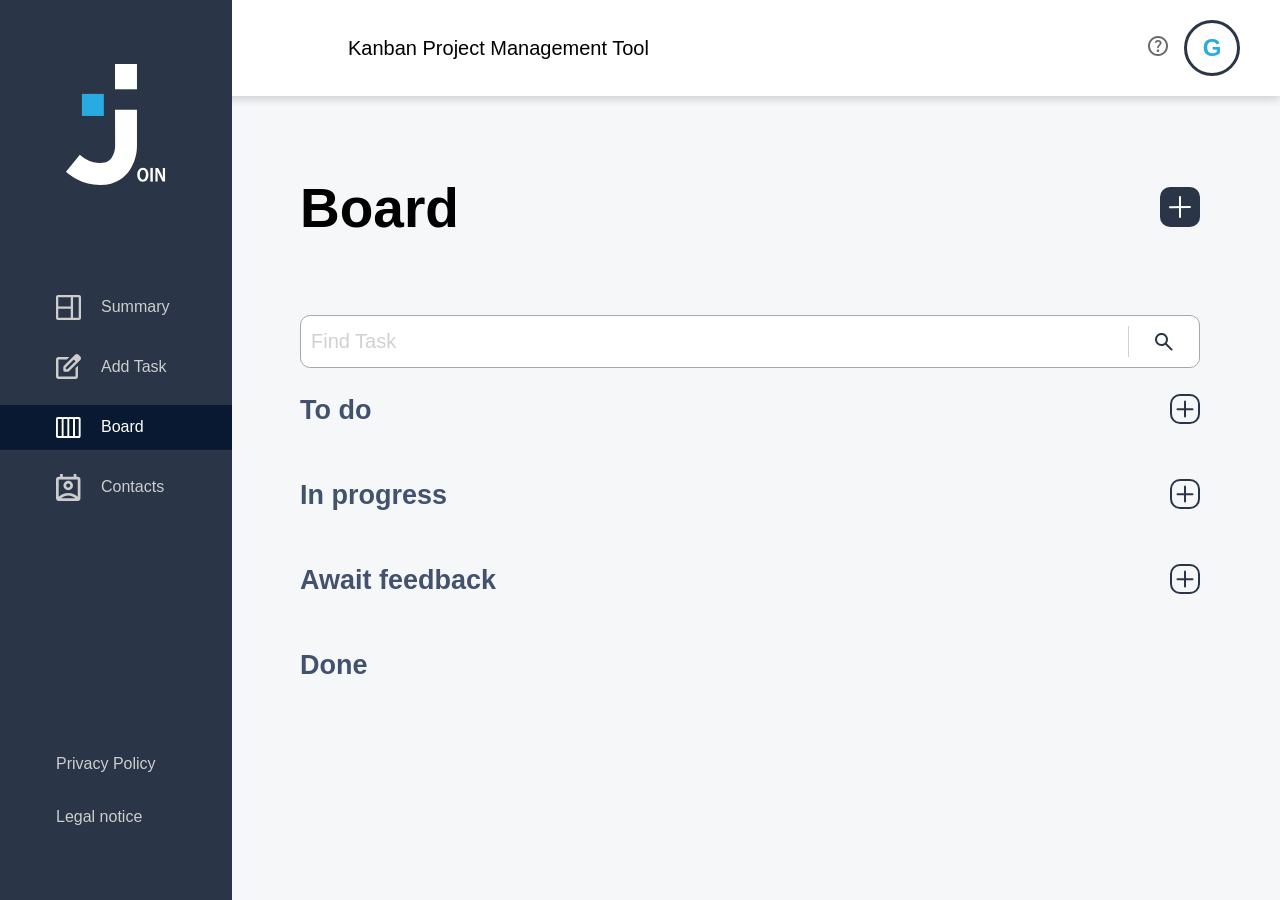
==== board.html @ d18baa44 "feat: legals and privacy have backgroundcolor in menu if it is the current page. wrong link in subme" ====
<!doctype html>
<html lang="com">

<head>
  <meta charset="UTF-8" />
  <meta name="viewport" content="width=device-width, initial-scale=1.0" />
  <link rel="shortcut icon" href="./assets/img/Capa 1.svg" type="image/x-icon" />
  <script src="./scripts/board.js"></script>
  <script src="./scripts/task.js"></script>
  <script src="./scripts/tasktemplate.js"></script>
  <script src="./scripts/contacts-data.js"></script>
  <script src="./scripts/contacts-templates.js"></script>
  <script src="./scripts/contacts.js"></script>
  <script src="./scripts/auth.js"></script>
  <link rel="stylesheet" href="./css/task.css" />
  <link rel="stylesheet" href="./css/board.css" />
  <link rel="stylesheet" href="./css/style.css" />
  <title>Join - Board</title>
</head>

<body onclick="
      submenuClose();
      addTaskClose();
      taskClose();
    " onload="setMinDate(); updateHTML(); loadContacts();" id="body">
  <header>
    <nav>
      <h2>Kanban Project Management Tool</h2>
      <div>
        <a href="./pages/help.html"><img src="./assets/img/help.svg" alt="help" /></a><button id="userInitials" onclick="
              submenuOpen();
              logDownWBubblingProtection(event);
            ">
          G
        </button>
      </div>
    </nav>
    <dialog onload="logDownWBubblingProtection(event)" id="submenu" class="submenu">
      <a class="help-submenu" href="./pages/help.html">Help</a>
      <a href="./pages/legals.html">Legal Notice</a>
      <a href="./pages/privacy.html">Privacy Policy</a>
      <a href="./index.html" onclick="logoutUser()">Log out</a>
    </dialog>
  </header>
  <main>
    <div class="menu">
      <img src="./assets/img/Join logo vector.svg" alt="join logo" />
      <nav>
        <ul>
          <a class="menu-top" href="./summary.html"><img src="./assets/img/Vector.svg" alt="vector.svg" />Summary</a>
          <a class="menu-top" href="./task.html"><img src="./assets/img/edit_square.svg" alt="edit square png" />Add
            Task</a>
          <a class="current-page" href=""><img src="./assets/img/Iconshover.svg" alt="board icon" />Board</a>
          <a class="menu-top" href="./contacts.html"><img src="./assets/img/perm_contact_calendar.svg"
              alt="perm contact calendar.svg" />Contacts</a>
        </ul>

        <ul>
          <a class="menu-bottom" href="./pages/privacy.html">Privacy Policy</a>
          <a class="menu-bottom" href="./pages/legals.html">Legal notice</a>
        </ul>
      </nav>
    </div>

    <section>
      <div class="title">
        <h1>Board <a href="./task.html" class="add-task-mobile"><img src="./assets/img/plus add task mobile.svg"
              alt="add-task.button"></a></h1>

        <span>
          <div class="searchbar">
            <input type="search" id="search-bar" placeholder="Find Task" oninput="searchTasks()" />
            <div></div>
            <button class="search-btn">
              <img src="./assets/img/search.svg" alt="search svg" />
            </button>
          </div>

          <button class="add-task-btn" onclick="
                addtaskOpen();
                logDownWBubblingProtection(event);
              ">
            Add task <img src="./assets/img/add.svg" alt="add svg" />
          </button>
        </span>
      </div>
      <article>
        <figure>
          <div class="category">
            <h3>To do</h3>
            <button onclick="
                  addtaskOpen();
                  logDownWBubblingProtection(event);
                ">
              <img src="./assets/img/plus button.svg" alt="add svg" />
            </button>
            <a href="./task.html" class="plus-button-mobile">
              <img src="./assets/img/plus button mobile.svg" alt="plus-button">
            </a>
          </div>
          <div id="to-do" class="task-cards" ondrop="moveTo('To do'); removeHighlight('to-do');"
            ondragleave="removeHighlight('to-do')" ondragover="allowDrop(event); highlight('to-do')">
          </div>


        </figure>

        <figure onclick="
              logDownWBubblingProtection(event);
            ">
          <div class="category">
            <h3>In progress</h3>
            <button onclick="
                  addtaskOpen();
                  logDownWBubblingProtection(event);
                ">
              <img src="./assets/img/plus button.svg" alt="add svg" />
            </button>
            <a href="./task.html" class="plus-button-mobile">
              <img src="./assets/img/plus button mobile.svg" alt="plus-button">
            </a>
          </div>
          <div id="in-progress" class="task-cards" ondrop="moveTo('In progress'); removeHighlight('in-progress');"
            ondragleave="removeHighlight('in-progress')" ondragover="allowDrop(event); highlight('in-progress');">
          </div>
        </figure>

        <figure>
          <div class="category">
            <h3>Await feedback</h3>
            <button onclick="
                  addtaskOpen();
                  logDownWBubblingProtection(event);
                ">
              <img src="./assets/img/plus button.svg" alt="add svg" />
            </button>
            <a href="./task.html" class="plus-button-mobile">
              <img src="./assets/img/plus button mobile.svg" alt="plus-button">
            </a>
          </div>
          <div id="await-feedback" class="task-cards"
            ondrop="moveTo('Await feedback'); removeHighlight('await-feedback');"
            ondragleave="removeHighlight('await-feedback')" ondragover="allowDrop(event); highlight('await-feedback');">
          </div>
        </figure>

        <figure>
          <div class="category">
            <h3>Done</h3>
          </div>
          <div id="done" class="task-cards" ondrop="moveTo('Done'); removeHighlight('done');"
            ondragleave="removeHighlight('done')" ondragover="allowDrop(event); highlight('done');">
          </div>
        </figure>
      </article>
      <dialog onload="logDownWBubblingProtection(event)" id="add-task" class="add-task">
        <form onsubmit="addToTasks(event)" onclick="logDownWBubblingProtection(event)" id="task-form" novalidate>
          <div class="add-task-content">
            <h1>Add Task <button onclick="addTaskClose()" type="button">
                <img src="./assets/img/cancel.svg" alt="cancel" />
              </button></h1>

            <div>
              <div class="formular">
                <div class="form-area">
                  <div class="form-area-fields">
                    <label for="title">Title<span style="color: rgba(255, 129, 144, 1)">*</span></label>
                    <input id="title" type="text" placeholder="Enter a title" />
                    <div class="validation-message" id="validation-message"></div>
                  </div>

                  <div class="form-area-fields">
                    <label for="description">Description</label>
                    <div class="custom-textarea">
                      <textarea oninput="limitTextarea(this);" id="description" name="description"
                        placeholder="Enter a Description"></textarea>
                      <img src="./assets/img/Recurso.svg" alt="Recurso" class="resize-handle"
                        onmousedown="startResize(event, 'description')" draggable="false">
                    </div>
                  </div>

                  <div class="form-area-fields">
                    <label for="due-date">Due date<span style="color: rgba(255, 129, 144, 1)">*</span></label>
                    <div id="date-input" class="date-input" onclick="document.getElementById('due-date').showPicker()">
                      <input type="date" id="due-date" name="due-date" required />
                      <img src="./assets/img/event.svg" alt="calender">
                    </div>
                    <div class="validation-message" id="validation-message"></div>
                  </div>
                </div>

                <div class="form-line"></div>

                <div class="form-area">
                  <div class="form-area-fields">
                    <label>Priority</label>
                    <div class="priority">
                      <input class="radio__input" type="radio" id="urgent" name="priority" value="urgent" />
                      <label class="radio__label-urgent" for="urgent">Urgent <img src="./assets/img/urgent.svg"
                          alt="urgent" /></label>

                      <input class="radio__input" type="radio" id="medium" name="priority" value="medium" />
                      <label class="radio__label-medium" for="medium">Medium <img src="./assets/img/medium.svg"
                          alt="medium" /></label>

                      <input class="radio__input" type="radio" id="low" name="priority" value="low" />
                      <label class="radio__label-low" for="low">Low <img src="./assets/img/low.svg" alt="low" /></label>
                    </div>
                  </div>

                  <div class="form-area-fields">
                    <label for="contacts">Assigned to</label>
                    <div class="assigned-to">
                      <div class="custom-selectbox" onclick="toggleContactList()">
                        <input type="search" id="contacts" name="contacts" placeholder="Select contacts to assign"
                          oninput="searchContacts();" />
                        <div id="contacts-arrow" class="arrow">
                          <img src="./assets/img/arrow_drop_down.svg" alt="arrow_drop_down" />
                        </div>
                      </div>

                      <div class="contact-list display-none" id="contact-list"></div>
                    </div>
                    <div id="contact-line" class="contact-line"></div>
                  </div>

                  <div class="form-area-fields">
                    <label>Category<span style="color: rgba(255, 129, 144, 1)">*</span></label>

                    <div class="custom-select">
                      <div class="custom-selectbox" style="padding-left: 15px" onclick="toggleCategoryOptions()"
                        id="custom-category-input">
                        <input type="text" name="category" id="category-input" placeholder="Select task category"
                          class="category-input">
                        <div class="arrow" id="category-arrow">
                          <img src="./assets/img/arrow_drop_down.svg" alt="arrow_drop_down" />
                        </div>
                      </div>
                      <div class="validation-message" id="validation-message"></div>
                      <div class="category-options display-none" id="category-options">
                        <div onclick="selectCategory('Technical Task')">Technical Task</div>
                        <div onclick="selectCategory('User Story')">User Story</div>
                      </div>

                    </div>
                  </div>

                  <div class="form-area-fields">
                    <label for="subtask">Subtasks</label>
                    <div class="subtask-input-container">
                      <input id="subtask" type="text" placeholder="Add new subtask" />

                      <div class="subtask-actions">
                        <button onclick="clearSubtask()" type="button"><img src="./assets/img/cancel.svg"
                            alt="close"></button>
                        <div class="line"></div>
                        <button onclick="addSubtask()" type="button"><img src="./assets/img/checkblue.svg"
                            alt="check"></button>
                      </div>
                    </div>

                    <ul class="subtask-interaction" id="subtask-interaction"></ul>

                  </div>
                </div>
              </div>

              <div class="form-footer">
                <div>
                  <span style="color: rgba(255, 129, 144, 1); font-size: 20px">*</span>This field is required
                </div>

                <div>
                  <button onclick="addTaskClose();" class="cancel" type="button">
                    Cancel<img class="button-icon" src="./assets/img/cancel.svg" alt="cancel" /><img
                      class="button-icon-hover" src="./assets/img/cancelhover.svg" alt="cancelhover" />
                  </button>
                  <button class="create-task" type="submit">
                    <input id="create-task" value="Create Task" type="submit" /><img src="./assets/img/check.svg"
                      alt="check" />
                  </button>
                </div>
              </div>
            </div>
          </div>
        </form>
        </div>
      </dialog>




      <dialog class="task" onload="logDownWBubblingProtection(event)" id="task">

      </dialog>
    </section>
    <dialog id="success-dialog" class="success-dialog">Task added to board <img src="./assets/img/Iconshover.svg"
        alt="success"></dialog>
  </main>
</body>

</html>
---- css/task.css ----
.add-task {
    padding: 0;
    border: none;
}

.add-task[open] {
    display: flex;
    border-radius: 60px;
}

.add-task-content h1 {
    margin: 0;
    display: flex;
    justify-content: space-between;
}

.no-padding {
    padding: 0 !important;
    padding-top: 40px !important;
}

.add-task-content h1 button {
    background: none;
    padding: 0;
    margin: 0;
    padding-block: 0;
    padding-inline: 0;
    border: none;
    cursor: pointer;
    display: flex;
    justify-content: center;
    align-items: center;
    width: 32px;
    height: 32px;
    border-radius: 50%;
}

.add-task-content h1 button:hover {
    background-color: rgba(238, 238, 238, 1);
}

.add-task-content h1 img {
    width: 15px;
    align-self: center;
    justify-self: center;
}

.add-task-content {
    padding: 60px;
    display: flex;
    gap: 40px;
    flex-direction: column;
}

.formular {
    display: flex;
    justify-content: space-between;
    gap: 40px;
    height: 550px;
}

.form-width {
    max-width: 1000px;
}

.form-area {
    width: 440px;
    display: flex;
    flex-direction: column;
    gap: 24px;
}

.form-line {
    width: 1px;
    height: 440px;
    background-color: rgba(209, 209, 209, 1);
}

.form-area-fields {
    display: flex;
    flex-direction: column;
}

.form-area-fields label {
    font-size: 20px;
    color: rgba(42, 54, 71, 1);
    margin-bottom: 10px;
}

.form-area-fields input {
    border-radius: 10px;
    padding-left: 15px;
    padding-right: 15px;
    padding-bottom: 10px;
    padding-top: 10px;
    font-size: 20px;
    border: solid;
    border-color: rgba(209, 209, 209, 1);
    border-width: 1px;
}

.custom-textarea {
    position: relative;
    background-color: white;
    border-radius: 10px;
    border: solid;
    border-width: 1px;
    border-color: rgba(209, 209, 209, 1);
}

.form-area-fields textarea {
    font-family: inherit;
    padding-left: 15px;
    width: 90%;
    padding-right: 15px;
    padding-bottom: 10px;
    padding-top: 10px;
    font-size: 20px;
    border: none;
    border-radius: inherit;
    resize: none;
    height: 120px;
    min-height: 120px;
    max-height: 180px;
    box-sizing: border-box;
}

.resize-handle {
    position: absolute;
    right: 8px;
    bottom: 8px;
    cursor: nwse-resize;
    width: 18px;
}

textarea:focus-visible {
    outline: none;
}

.custom-textarea:focus-within {
    border-color: rgba(18, 70, 88, 1);
}

.date-input {
    position: relative;
    display: flex;
    border: solid;
    border-color: rgba(209, 209, 209, 1);
    border-width: 1px;
    border-radius: 10px;
    justify-content: space-between;
    cursor: pointer;
    background-color: white;
    width: 100%;
}

.date-input:focus-within {
    border-color: rgba(18, 70, 88, 1);
}

.date-input img {
    width: 19px;
    margin-right: 15px;
}

.form-area-fields input[type="date"] {
    font-family: inherit;
    color: rgba(209, 209, 209, 1);
    cursor: pointer;
    border: none;
    padding: 0;
    padding-bottom: 10px;
    padding-top: 10px;
    padding-left: 15px;
}

.form-area-fields input[type="date"]::-webkit-calendar-picker-indicator {
    display: none;
}

.form-area-fields input[type="date"]:valid {
    color: black;
}

.form-area-fields legend {
    font-size: 20px;
}

.priority {
    display: inline-flex;
    justify-content: space-between;
    gap: 8px;
    padding: 4px;
    overflow: hidden;
}

.radio__input {
    display: none;
}

.priority label {
    width: 31%;
    display: flex;
    gap: 8px;
    align-items: center;
    justify-content: center;
    height: 60px;
    border-radius: 10px;
    box-shadow: 0px 0px 4px 0px rgba(0, 0, 0, 0.1);
    cursor: pointer;
    color: black;
    font-size: 21px;
    transition: all 0.1s;
    background-color: white;
}

.priority label:hover {
    box-shadow: 0px 4px 4px 0px rgba(0, 0, 0, 0.25);
}

.radio__input:checked+.radio__label-urgent {
    background-color: rgba(255, 61, 0, 1);
    color: white;
    font-weight: bold;
}

.radio__input:checked+.radio__label-urgent img {
    filter: brightness(0) invert(1);
}

.radio__input:checked+.radio__label-medium {
    background-color: rgba(255, 168, 0, 1);
    color: white;
    font-weight: bold;
}

.radio__input:checked+.radio__label-medium img {
    filter: brightness(0) invert(1);
}

.radio__input:checked+.radio__label-low {
    background-color: rgba(122, 226, 41, 1);
    color: white;
    font-weight: bold;
}

.radio__input:checked+.radio__label-low img {
    filter: brightness(0) invert(1);
}








.assigned-to {
    border-radius: 10px;
    box-shadow: 0px 0px 14px 3px rgba(0, 0, 0, 0.04);
}


.custom-selectbox {
    border: solid;
    border-color: rgba(209, 209, 209, 1);
    background-color: white;
    border-width: 1px;
    border-radius: 10px;
    padding-right: 15px;
    height: 45px;
    display: flex;
    align-items: center;
    z-index: 5;
    justify-content: space-between;
    position: relative;
}

.category-input {
    cursor: pointer;
    pointer-events: none !important;
    padding-left: 0 !important;
    border: none !important;
}

.category-input::placeholder {
    color: black;
}

.assigned-to input {
    border: none;
}

.assigned-to input::placeholder {
    color: black;
}

.assigned-to input:focus::placeholder {
    color: transparent;
}

.arrow {
    padding-inline: 0;
    margin: 0;
    padding-block: 0;
    display: flex;
    justify-content: center;
    align-items: center;
    width: 24px;
    height: 24px;
    border: none;
    border-radius: 50%;
    background-color: unset;
    cursor: pointer;
}

.arrow:hover {
    background-color: rgba(238, 238, 238, 1);
}

.contact-list {
    position: absolute;
    display: flex;
    flex-direction: column;
    padding: 0;
    margin: 0;
    gap: 2px;
    overflow-y: auto;
    background-color: white;
    width: 440px;
    max-height: 250px;
    z-index: 10;
    box-shadow: 0px 0px 14px 3px rgba(0, 0, 0, 0.04);
    border-bottom-right-radius: inherit;
    border-bottom-left-radius: inherit;
}

.contact-list label {
    font-size: 20px;
    padding-left: 15px;
    padding-right: 15px;
    height: 50px;
    min-height: 50px;
    border-radius: 10px;
    cursor: pointer;
    margin: 0;
    align-items: center;
    display: flex;
    flex-direction: row-reverse;
    justify-content: space-between;
    color: black;
}

.contact-list label:hover {
    background-color: rgba(238, 238, 238, 1);
}

input[type="checkbox" i] {
    appearance: none;
    display: none;
    width: 0;
    height: 0;
    margin: 0;
}

.custom-checkbox span {
    display: inline-block;
    width: 16px;
    height: 16px;
    border: 2px solid rgba(42, 54, 71, 1);
    border-radius: 4px;
    cursor: pointer;
    position: relative;
}

.custom-checkbox img {
    display: none;
}

.checkbox-input:checked+.custom-checkbox {
    background-color: rgba(42, 54, 71, 1);
    color: white;
}

.checkbox-input:checked+.custom-checkbox span {
    display: none;
}

.checkbox-input:checked+.custom-checkbox img {
    display: unset;
}

.checkbox-input:checked+.custom-checkbox:hover {
    background-color: rgba(9, 25, 49, 1);
}

.contact-name {
    display: flex;
    gap: 15px;
    align-items: center;
}

.initials {
    font-size: 16px;
    width: 36px;
    height: 36px;
    display: flex;
    justify-content: center;
    align-items: center;
    text-align: center;
    background-color: rgba(255, 122, 0, 1);
    border-radius: 50%;
    color: white;
    border: solid;
    border-width: 2px
}

.contact-line {
    display: flex;
    margin-top: 10px;
    gap: 5px;
}






.custom-select {
    display: flex;
    flex-direction: column;
    font-size: 20px;
    cursor: pointer;
    z-index: 5;
}

.category-options {
    background-color: white;
    box-shadow: 0px 0px 14px 3px rgba(0, 0, 0, 0.04);
    border-bottom-right-radius: 10px;
    border-bottom-left-radius: 10px;
    position: absolute;
    width: 440px;
    margin-top: 45px;
}

.category-options div {
    height: 45px;
    display: flex;
    align-items: center;
    padding-left: 15px;
    border-radius: 10px;
}

.category-options div:hover {
    background-color: rgba(238, 238, 238, 1);
}



.subtask-input-container {
    position: relative;
    display: flex;
    align-items: center;
}

.subtask-input-container input {
    width: 100%;
}

.subtask-actions {
    display: none;
    position: absolute;
    right: 10px;
}

.subtask-actions button {
    border: none;
    background: none;
    cursor: pointer;
    font-size: 20px;
}



.subtask-input-container:focus-within .subtask-actions {
    display: flex;
}


.subtask-interaction {
    list-style: none;
    padding: 0;
    margin: 0;
    height: 60px;
    overflow-y: auto;
    padding-bottom: 6px;
}

.subtask {
    display: flex;
    align-items: center;
    justify-content: space-between;
    width: 100%;
    gap: 15px;
    font-size: 16px;
    border-radius: 10px;
    height: 30px;
    margin-top: 5px;
}

.subtask-value {
    display: flex;
    align-items: center;
    text-align: center;
    gap: 15px;
}

.subtask:hover {
    background-color: rgba(238, 238, 238, 1);
}

.subtask:hover .delete-edit {
    display: flex;
}

.delete-edit {
    display: none;
    align-items: center;
    margin-right: 16px;
    gap: 5px;
}

.delete-edit button {
    width: 20px;
    height: 20px;
    display: flex;
    justify-content: center;
    background: none;
    border: none;
    cursor: pointer;
}

.delete-edit button:hover {
    scale: calc(1.1);
}


.bullet {
    width: 5px;
    height: 5px;
    background-color: black;
    border-radius: 50%;
    margin-left: 20px;
}







.edit-subtask {
    display: flex;
    width: 100%;
    background-color: white;
    border-bottom: solid;
    border-width: 1px;
    border-color: rgba(18, 70, 88, 1);
}

.edit-subtask input {
    height: 32px;
    padding: 0;
    margin-left: 15px;
    flex-grow: 1;
    font-size: 16px;
    border: none;
    background: none;
}

.edit-subtask input:focus .edit-subtask {
    border-color: rgba(0, 93, 255, 1);
}


.delete-check {
    display: flex;
    align-items: center;
    gap: 5px;
    margin-right: 15px;
}

.delete-check button {
    background: none;
    border: none;
    width: 24px;
    height: 24px;
    display: flex;
    cursor: pointer;
    justify-content: center;
    align-items: center;
    padding: 0;
}

.delete-check button img {
    width: 16px;
}










.form-footer {
    display: flex;
    align-items: center;
    justify-content: space-between;
    width: inherit;
}

.cancel {
    font-size: 20px;
    color: rgba(42, 54, 71, 1);
    border: solid;
    background: none;
    border-radius: 10px;
    border-color: rgba(42, 54, 71, 1);
    gap: 8px;
    border-width: 2px;
    padding: 12px;
    display: flex;
    cursor: pointer;
}

.cancel img {
    width: 12px;
}

.cancel:hover {
    color: rgba(41, 171, 226, 1);
    border-color: rgba(41, 171, 226, 1);
    box-shadow: 0px 4px 4px 0 rgba(0, 0, 0, 0.25);
}

.cancel:hover .button-icon {
    display: none;
}

.cancel:hover .button-icon-hover {
    display: unset;
}

.create-task {
    background-color: rgba(42, 54, 71, 1);
    border-radius: 10px;
    border: none;
    cursor: pointer;
    display: flex;
    gap: 8px;
    padding: 12px;
    margin-left: 25px;
}

.create-task img {
    width: 16px;
}

.create-task:hover {
    background-color: rgba(41, 171, 226, 1);
    box-shadow: 0px 4px 4px 0 rgba(0, 0, 0, 0.25);
}

.form-footer div {
    display: flex;
}

.form-footer input {
    background: none;
    border: none;
    color: white;
    padding: 0;
    font-size: 20px;
    cursor: pointer;
}

.button-icon-hover {
    display: none;
}

.display-none {
    display: none !important;
}



.upside {
    transform: rotate(180deg);
}




.input-error {
    border: 1px solid rgba(230, 0, 38, 1) !important;
}

.validation-message {
    font-size: 16px;
    color: rgba(230, 0, 38, 1);
    height: 0px;
    margin-top: 3px;
}


input:focus {
    border-color: rgba(18, 70, 88, 1);
}

.custom-selectbox:focus-within {
    border-color: rgba(18, 70, 88, 1);
}


input[type="search"]::-webkit-search-cancel-button {
    -webkit-appearance: none;
    appearance: none;
    display: none;
}



.success-dialog[open] {
    display: flex;
    align-items: center;
    justify-content: center;
    gap: 30px;
    font-size: 20px;
    background-color: rgba(42, 54, 71, 1);
    border: none;
    border-radius: 24px;
    color: white;
    box-shadow: 0px 0px 4px 0px rgba(0, 0, 0, 0.15);
    width: 300px;
    height: 80px;
    animation: slideUp 0.3s ease-out;
}

.success-dialog::backdrop {
    background: none;
}

@keyframes slideUp {
    from {
        opacity: 0;
        transform: translateY(800px);
    }

    to {
        opacity: 1;
        transform: translateY(0);
    }
}


@media (max-width: 1670px) {
    section {
        margin-left: 300px;
    }
}


@media (max-width: 1439px) {

    h1 {
        font-size: 55px;
    }

    .formular {
        gap: 30px;
    }


    .form-width {
        margin-right: 80px;
    }

    .form-area {
        width: 400px;
    }

    .form-area-fields label {
        font-size: 18px;
    }

    .form-area-fields input {
        font-size: 18px;
    }

    .form-area-fields textarea {
        font-size: 18px;
    }

    .priority label {
        height: 55px;
    }

    .contact-list {
        width: 400px;
    }

    .category-options {
        width: 400px;
        font-size: 18px;
    }


}

@media (max-width: 1350px) {

    .formular {
        flex-direction: column;
        height: unset;
    }

    .form-width {
        width: 400px;
    }

    .form-line {
        display: none;
    }

    .clear-create {
        position: fixed;
        bottom: 20px;
        width: 400px;
        display: flex;
        justify-content: flex-end;
        background-color: rgba(246, 247, 248, 1);
        z-index: 100;
        padding-top: 10px;
        padding-bottom: 10px;
    }

    .required-info {
        padding-bottom: 25px;
    }
}

@media (max-width: 900px) {
    h1 {
        font-size: 47px;
        width: 400px;
    }
}

@media (max-width: 800px) {
    form {
        height: 1080px;
    }

    section {
        margin-left: 0;
    }

    .clear-create {
        bottom: 76px;
    }

    main {
        justify-content: center;
    }

    .no-padding {
        padding-top: 0 !important;
    }

    .form-width {
        margin-right: 0;
    }

    .add-task-content {
        align-items: center;
    }
}

@media (max-width: 450px) {


    .form-width {
        width: 100%;
    }


    .form-area {
        width: 100%;
    }

    .form-area-fields label {
        font-size: 16px;
    }

    .form-area-fields input {
        font-size: 16px;
    }

    .form-area-fields textarea {
        font-size: 16px;
    }

    .contact-list {
        width: 320px;
    }

    .category-options {
        width: 320px;
        font-size: 16px;
    }

    .priority label {
        height: 42px;
    }


    .clear-create {
        width: 320px;
    }
}

@media (max-width: 450px) {
    h1 {
        width: 100%;
    }

    .contact-list {
        width: 290px;
    }

    .category-options {
        width: 290px;
    }

    .clear-create {
        width: 290px;
    }

    .priority {
        gap: 4px;
    }

    .priority label {
        gap: 4px;
    }

    .success-dialog[open] {
        font-size: 16px;
    }
}
---- css/board.css ----
body {
    margin: 0;
    display: flex;
    flex-direction: column;
    justify-content: space-between;
    font-family: "Inter", sans-serif;
    min-height: 100vh;
    background-color: rgba(246, 247, 248, 1);
    overflow: hidden;
}

@font-face {
    font-family: 'Open Sans';
    src: url('../assets/fonts/Open_Sans/static/OpenSans-Regular.ttf') format('truetype');
    font-weight: 400;
    font-style: normal;
}


section {
    margin-top: 130px;
    margin-left: 348px;
    padding-bottom: 60px;
    width: 75%;
}

.title {
    display: flex;
    justify-content: space-between;
    align-items: center;
    gap: 30px;
}

h1 {
    font-size: 61px;
}

.title span {
    display: flex;
    gap: 32px;
}

.searchbar {
    display: flex;
    border: solid;
    display: flex;
    border-color: rgba(168, 168, 168, 1);
    background-color: white;
    border-width: 1px;
    border-radius: 10px;
    padding: 10px;
}

.title span input {
    background: none;
    border: none;
    font-size: 20px;
    padding-block: 0;
    padding-inline: 0;
    padding: 0;
}

.searchbar:focus-within {
    border-color: rgba(18, 70, 88, 1);
}

input:focus-visible {
    outline: none;
}

::-webkit-input-placeholder {
    color: rgba(209, 209, 209, 1);
}

.searchbar div {
    width: 1px;
    height: 31px;
    background-color: rgba(209, 209, 209, 1);
    margin-right: 10px;
}

.search-btn {
    background: none;
    display: flex;
    align-items: center;
    border: none;
    margin: 0;
    margin-right: 10px;
    border-radius: 50%;
    margin-left: 10px;
    transition: all 0.1s;
}

.search-btn:hover {
    cursor: pointer;
    background-color: rgba(217, 217, 217, 1);
    scale: 1.05;
}

.title span button img {
    width: 18px;
}

.add-task-btn {
    background-color: rgba(42, 54, 71, 1);
    color: white;
    border: none;
    border-radius: 10px;
    font-size: 21px;
    font-weight: bold;
    padding: 8px;
    padding-left: 20px;
    padding-right: 20px;
    display: flex;
    width: max-content;
    justify-content: center;
    align-items: center;
    gap: 15px;
}


.add-task-btn:hover {
    cursor: pointer;
    background-color: rgba(41, 171, 226, 1);
    -webkit-box-shadow: 0 6px 6px -6px #222;
    -moz-box-shadow: 0 6px 6px -6px #222;
    box-shadow: 0 6px 6px -6px #222;
}

article {
    width: 100%;
    display: flex;
    justify-content: space-between;
}

figure {
    margin: 0;
    max-width: 300px;
}

.category {
    display: flex;
    width: 300px;
    justify-content: space-between;
    align-items: center;
}

.category button {
    background: none;
    border: none;
    padding: 0;
}

.category button:hover {
    cursor: pointer;
    filter: brightness(3);
}

h3 {
    font-size: 20px;
    color: rgba(66, 82, 110, 1);
}

.category img {
    width: 24px;
    height: 24px;
}

.no-task {
    color: rgba(168, 168, 168, 1);
    background-color: rgba(231, 231, 231, 1);
    padding-top: 15px;
    padding-bottom: 15px;
    text-align: center;
    border-radius: 10px;
    border-style: dashed;
    border-width: 1px;
}

.task-cards {
    display: flex;
    flex-direction: column;
    gap: 16px;
    width: 100%;
    height: 100%;
    border-radius: 24px;
}

.task-card {
    display: flex;
    width: 100%;
    flex-direction: column;
    background-color: white;
    border: none;
    -moz-box-shadow: 0 0 2px 1px rgba(0, 0, 0, 0.08);
    -webkit-box-shadow: 0 0 2px 1px rgba(0, 0, 0, 0.08);
    box-shadow: 0 0 2px 1px rgba(0, 0, 0, 0.08);
    border-radius: 24px;
    padding: 20px;
    gap: 20px;
}

.task-card-title {
    display: flex;
    justify-content: space-between;
}

.task-card-title img {
    display: none;
}

h4 {
    font-size: 16px;
    color: white;
    font-weight: 400;
    width: max-content;
    padding-left: 16px;
    padding-right: 16px;
    margin: 0;
    padding-bottom: 4px;
    padding-top: 5px;
    border-radius: 8px;
    text-align: center;
}

.task-card strong {
    font-size: 16px;
    text-align: start;
    color: black;
}

.task-card p {
    margin: 0;
    font-size: 16px;
    color: rgba(168, 168, 168, 1);
    text-align: start;
    display: flex;
    gap: 10px;
    flex-direction: column;
}

.task-card p span {
    overflow-wrap: break-word;
}

.progress-bar {
    font-size: 16px;
    display: flex;
    align-items: center;
    justify-content: space-between;
}

.progress-bar progress {
    border: none;
    height: 8px;
    width: 60%;
}

.progress-bar progress::-webkit-progress-bar {
    background-color: rgba(244, 244, 244, 1);
    border-radius: 8px;
}

.progress-bar progress::-webkit-progress-value {
    background-color: rgba(69, 137, 255, 1);
    border-radius: 8px;
}

.user-prio {
    display: flex;
    width: 100%;
    justify-content: space-between;
    align-items: center;
}

.user-prio span {
    display: flex;
}

.user-prio span div {
    font-size: 16px;
    margin-right: -10px;
    border-radius: 50%;
    display: flex;
    justify-content: center;
    align-items: center;
    color: white;
    width: 32px;
    height: 32px;
    border: solid;
    border-width: 1px;
}

.margin-left {
    margin-left: -10px;
    background-color: rgba(31, 215, 193, 1) !important;
}

.task-card img {
    width: 17px;
}

.task-card:hover {
    cursor: pointer;
}








.task {
    padding: 0;
    border: none;
}

.task[open] {
    display: flex;
    border-radius: 30px;
}

.task-content {
    display: flex;
    justify-content: center;
    flex-direction: column;
    width: 510px;
    padding-left: 40px;
    padding-right: 40px;
    padding-top: 48px;
    padding-bottom: 48px;
    gap: 24px;
    font-size: 18px;
}


.task-content form {
    gap: 16px;
    display: flex;
    flex-direction: column;
    align-items: center;
    justify-content: space-between;
    height: unset;
}

.edit-fields {
    width: 400px;
}

.edit-task {
    display: flex;
    flex-direction: column;
    gap: 16px;
    max-height: 600px;
    overflow-y: auto;
    width: fit-content;
    position: relative;
}

.subtask-checkbox img {
    width: 16px;
}

.Ok {
    background-color: rgba(42, 54, 71, 1);
    border: none;
    cursor: pointer;
    align-self: flex-end;
    border-radius: 10px;
    width: 90px;
    padding-top: 12px;
    padding-bottom: 12px;
    color: white;
    font-size: 24px;
}


.Ok:hover {
    filter: brightness(1.5);
}

.task-content-top {
    display: flex;
    justify-content: space-between;
}

.task-content-top button {
    width: 32px;
    height: 32px;
    padding: 0;
    display: flex;
    justify-content: center;
    align-items: center;
    background: none;
    border-radius: 50%;
    border: none;
    cursor: pointer;
}

.task-content-top button:hover {
    background-color: rgba(238, 238, 238, 1);
}

.task-content-top img {
    width: 14px;
}


.task-content h4 {
    font-size: 20px;
    padding-right: 24px;
    padding-left: 24px;
}

.task-content h1 {
    margin: 0;
}

.task-content p {
    margin: 0;
}

.task-info-title {
    color: rgba(42, 54, 71, 1);
}

.dateandprio {
    display: flex;
}

.dateandprio span {
    width: 115px;
}

.dateandprio div {
    display: flex;
    gap: 10px;
}

.dateandprio div img {
    width: 17px;
}

.task-assigned-to {
    display: flex;
    flex-direction: column;
    gap: 8px;
}

.person {
    display: flex;
    padding-left: 16px;
    padding-right: 16px;
    padding-top: 7px;
    padding-bottom: 7px;
    align-items: center;
    font-size: 19px;
    gap: 16px;
}

.person div {
    background-color: rgba(255, 122, 0, 1);
    border-radius: 50%;
    width: 42px;
    height: 42px;
    justify-content: center;
    align-items: center;
    color: white;
    display: flex;
    font-size: 18px;
}

.person span {
    font-family: 'Open Sans', sans-serif;
}

.task-subtasks {
    display: flex;
    flex-direction: column;
    gap: 8px;
}

.task-open-subtasks {
    padding-top: 8px;
    display: flex;
    flex-direction: column;
}

.task-subtasks div {
    font-size: 16px;
    display: flex;
    gap: 16px;
}

.task-subtasks div span {
    display: inline-block;
    width: 16px;
    height: 16px;
    border: 2px solid rgba(42, 54, 71, 1);
    border-radius: 4px;
    cursor: pointer;
    position: relative;
}

.task-card-open-contact-list {
    max-height: 170px;
    overflow-y: auto;
}

.subtask-checkbox img {
    display: none;
}

.subtask-input:checked+.subtask-checkbox span {
    display: none;
}

.subtask-input:checked+.subtask-checkbox img {
    display: unset;
}


.task-bottom {
    display: flex;
    align-self: flex-end;
    align-items: center;
    gap: 8px;
}

.line {
    background-color: rgba(209, 209, 209, 1);
    width: 1px;
    height: 24px;
}

.task-bottom button {
    background: none;
    border: none;
    color: rgba(42, 54, 71, 1);
    font-size: 16px;
    padding: 0;
    gap: 8px;
    display: flex;
    cursor: pointer;
}

.task-bottom button:hover {
    font-weight: bold;
}

.Technical {
    background-color: rgba(31, 215, 193, 1);
}

.User {
    background-color: rgba(0, 56, 255, 1);
}




.drag-area-highlight {
    background-color: rgba(0, 0, 0, 0.2);
}

.edit-contact-list {
    max-height: 160px;
    width: 100%;
    position: absolute;
}

.edit-validation-message {
    font-size: 14px;
    color: rgba(230, 0, 38, 1);
    height: 0px;
    margin-top: 1px;
}



.plus-button-mobile {
    display: none;
}

.add-task-mobile {
    display: none;
}


@media (max-width: 1670px) {
    .category {
        width: 250px;
    }

    figure {
        max-width: 250px;
    }

    .progress-bar progress {
        width: 50%;
    }

    section {
        margin-left: 300px;
    }

}

@media (max-width: 1439px) {
    .title {
        flex-direction: column;
        align-items: flex-start;
        max-width: 100%;
    }

    .title span input {
        width: 100%;
    }

    section {
        padding-right: 60px;
    }

    .title span {
        width: 100%;
    }

    .searchbar {
        width: 100%;
    }

    article {
        flex-direction: column;
    }

    .category {
        width: 100%;
    }

    figure {
        max-width: 100%;
    }

    h3 {
        font-size: 27px;
    }

    h1 {
        font-size: 55px;
        display: flex;
        justify-content: space-between;
        width: 100%;
    }

    .category button {
        display: none;
    }

    .plus-button-mobile {
        display: unset;
    }

    .category img {
        width: 30px;
        height: 30px;
    }


    .add-task-btn {
        display: none;
    }

    .task-cards {
        flex-direction: row;
        overflow: auto;
        border-radius: 0;
        min-width: 100%;
        max-width: 100%;
    }

    .task-card {
        min-width: 250px;
        max-width: 250px;
    }

    .no-task {
        width: 100%;
    }

    .add-task-mobile {
        display: unset;
    }
}

@media (max-width: 1200px) {

    section {
        width: 60%;
    }


}


@media (max-width: 900px) {

    h1 {
        font-size: 47px;
        margin-top: 40px;
    }

    @media (max-width: 800px) {
        section {
            margin-left: 0;
            width: 100%;
            padding-left: 30px;
            padding-right: 30px;
            padding-bottom: 120px;
        }
    }
}

@media (max-width: 570px) {
    .task-content {
        width: 400px;
        font-size: 16px;
    }

    .task-content h4 {
        font-size: 16px;
        padding-right: 16px;
        padding-left: 16px;
        padding-bottom: 0;
        padding-top: 0;
        display: flex;
        align-items: center;
    }

    .task-content h1 {
        font-size: 36px;
    }

    .task-content p {
        font-size: 16px;
    }

    .person {
        font-size: 16px;
    }

    .person div {
        font-size: 16px;
        width: 40px;
        height: 40px;
    }

    .edit-fields {
        width: 320px;
    }

    .form-area-fields label {
        font-size: 16px;
    }

    .form-area-fields input {
        font-size: 16px;
    }

    .form-area-fields textarea {
        font-size: 16px;
    }

    .priority label {
        height: 40px;
    }

    .form-area-fields legend {
        font-size: 16px;
    }
}

@media (max-width: 520px) {
    section {
        padding-left: 15px;
        padding-right: 15px;
    }

    h1 {
        margin-top: 0px;
    }
}

@media (max-width: 460px) {
    .task-content {
        width: 360px;
        font-size: 16px;
        padding-right: 25px;
        padding-left: 25px;
        padding-top: 28px;
        padding-bottom: 28px;
        gap: 20px;
    }

    .edit-fields {
        width: 295px;
    }

}

@media (max-width: 415px) {
    .task-content {
        width: 320px;
    }

    .edit-fields {
        width: 255px;
    }

    .task-content label img {
        width: 15px;
    }

    .task-content .priority label {
        width: 35%;
    }

}

@media (max-width: 380px) {
    .task-content {
        width: 305px;
        padding-right: 15px;
        padding-left: 15px;
        padding-top: 18px;
        padding-bottom: 18px;
        gap: 15px;
    }

    .task[open] {
        margin-left: 10px;
        max-width: none;
        margin-right: 10px;
        justify-self: center;
    }

    .edit-fields {
        width: 240px;
    }
}

@media (max-width: 380px) {
    .task-content {
        width: 285px;
    }

    .task-content .edit-task {
        width: 100%;
    }

    .edit-fields {
        width: 100%;
    }

    .task-content label img {
        width: 14px;
    }

    .task-content input[type="search"] {
        padding-right: 0;
        width: inherit;
    }

    .form-area-fields input {
        padding-left: 5px;
        padding-right: 5px;
    }

    .form-area-fields textarea {
        padding-right: 5px;
        padding-left: 5px;
    }

    .form-area-fields input[type="date"] {
        padding-left: 5px;
    }

    .custom-selectbox {
        padding-right: 5px;
    }

    .arrow {
        width: 14px;
        height: 14px;
    }
}
---- css/style.css ----
*,
*::before,
*::after {
	box-sizing: border-box;
}

html,
body {
	max-width: 100%;
}

body {
	overflow-y: scroll;
}

header {
	box-shadow: 0 2px 10px 0 rgba(0, 0, 0, 0.2);
	width: 100%;
	position: fixed;
	z-index: 10;
	display: flex;
	height: 96px;
	background-color: rgba(255, 255, 255, 1);
}

header nav {
	width: 100%;
	display: flex;
	justify-content: space-between;
	align-items: center;
}

header nav h2 {
	font-size: 20px;
	font-weight: 400;
	margin-left: 348px;
}

header nav div {
	display: flex;
	align-items: center;
	gap: 16px;
	margin-right: 40px;
}

header nav img {
	width: 20px;
	height: 20px;
	transition: all 0.3s;
}

header nav img:hover {
	cursor: pointer;
	scale: calc(1.2);
}

header nav button {
	background-color: unset;
	border-radius: 50%;
	width: 56px;
	height: 56px;
	padding: 0;
	border-width: 3px;
	border-color: rgba(42, 54, 71, 1);
	border-style: solid;
	font-size: 24px;
	color: rgba(41, 171, 226, 1);
	font-weight: bolder;
}

header nav button:hover {
	cursor: pointer;
	background-color: rgba(12, 46, 98, 0.12);
}

.submenu[open] {
	background-color: rgba(42, 54, 71, 1);
	display: flex;
	position: fixed;
	justify-self: flex-end;
	border: none;
	top: 96px;
	right: 20px;
	flex-direction: column;
	padding: 10px;
	border-radius: 20px;
	border-top-right-radius: 0;
	margin: 0;
}

.submenu a {
	color: rgba(205, 205, 205, 1);
	text-decoration: none;
	padding-top: 12px;
	padding-bottom: 12px;
	padding-left: 16px;
	padding-right: 16px;
}

.help-submenu {
	display: none;
}

.submenu a:hover {
	background-color: rgba(42, 61, 89, 1);
}

.submenu::backdrop {
	background-color: unset;
}

main {
	max-width: 1920px;
	width: 100%;
	display: flex;
}

.menu {
	background-color: rgba(42, 54, 71, 1);
	width: 232px;
	height: 100vh;
	position: fixed;
	z-index: 20;
	gap: 100px;
	display: flex;
	align-items: center;
	flex-direction: column;
}

.menu img {
	width: 100px;
	margin-top: 64px;
}

.menu nav {
	display: flex;
	flex-direction: column;
	color: rgba(205, 205, 205, 1);
	gap: 15px;
	width: 100%;
	margin-bottom: 64px;
	justify-content: space-between;
	height: 100%;
}

.menu nav ul {
	width: 100%;
	padding: 0;
	margin: 0;
	display: flex;
	gap: 15px;
	flex-direction: column;
}

.menu nav a {
	text-decoration: none;
	color: inherit;
	display: flex;
	align-items: center;
}

.menu-top {
	height: 45px;
}

.menu-top:hover {
	background-color: rgba(42, 61, 89, 1);
}

.current-page {
	color: white !important;
	height: 45px;
	background-color: rgba(9, 25, 49, 1);
}

.current-page:hover {
	cursor: default;
}

.menu nav a img {
	width: 25px;
	margin-right: 20px;
	margin-top: 0;
	margin-left: 56px;
}

.menu-bottom {
	padding-left: 56px;
	padding-top: 10px !important;
	padding-bottom: 10px !important;
	height: unset !important;
}

.menu-bottom:hover {
	color: rgba(41, 171, 226, 1);
	font-weight: bold;
}

.menu-bottom-current-page {
	background-color: rgba(9, 25, 49, 1);
	padding-left: 56px;
	padding-top: 10px !important;
	padding-bottom: 10px !important;
}

button {
	cursor: pointer;
	border: unset;
}

.mobile-page-back {
	display: none;
}

.hidden {
	overflow: hidden;
}

@media (min-width: 1921px) {
	main {
		margin-right: auto;
	}
}

@media (max-width: 800px) {
	header {
		height: 80px;
		z-index: 30;
	}

	header nav {
		padding: 0 16px;
	}

	header nav::before {
		content: "";
		width: 32px;
		height: 40px;
		background-image: url("../assets/icons/logo.svg");
		background-repeat: no-repeat;
		background-position: center;
		background-size: contain;
		flex-shrink: 0;
	}

	header nav h2,
	header nav a {
		display: none;
	}

	header nav div {
		margin-right: 0;
	}

	header nav button {
		width: 40px;
		height: 40px;
		border-width: 2px;
		font-size: 16px;
	}

	.submenu[open] {
		top: 80px;
		right: 8px;
		z-index: 60;
		border-radius: 16px 0 16px 16px;
	}

	.help-submenu {
		display: unset;
	}

	main {
		max-width: none;
		min-height: 100dvh;
	}

	.menu {
		top: auto;
		bottom: 0;
		left: 0;
		width: 100%;
		min-width: 320px;
		height: 76px;
		flex-direction: row;
		align-items: stretch;
		gap: 0;
	}

	.menu>img,
	.menu nav ul:last-child {
		display: none;
	}

	.menu nav {
		height: 100%;
		margin: 0;
		width: 100%;
		justify-content: center;
	}

	.menu nav ul:first-child {
		height: 100%;
		display: grid;
		grid-template-columns: repeat(4, minmax(0, 1fr));
		gap: 0;
	}

	.menu-top,
	.current-page {
		height: 76px;
		justify-content: center;
		flex-direction: column;
		gap: 6px;
		font-size: 12px;
		line-height: 1.2;
		text-align: center;
		padding: 0 2px;
		border-radius: 0;
		min-width: 0;
	}

	.menu nav a img {
		width: 24px;
		height: 24px;
		margin: 0;
	}

	.mobile-page-back {
		display: flex;
		align-items: center;
		justify-content: center;
		width: 32px;
		height: 32px;
		background-color: transparent;
		padding: 0;
	}

	.mobile-page-back img {
		width: 22px;
		height: 22px;
	}

	header nav img {
		display: none;
	}
}

@media (max-width: 900px) and (orientation: landscape) and (max-height: 500px) {
	body::before {
		content: "Bitte drehe dein Gerät ins Hochformat.";
		position: fixed;
		inset: 0;
		z-index: 10000;
		display: flex;
		align-items: center;
		justify-content: center;
		padding: 24px;
		background-color: #2a3647;
		color: white;
		font-size: 20px;
		font-weight: 700;
		text-align: center;
	}
}
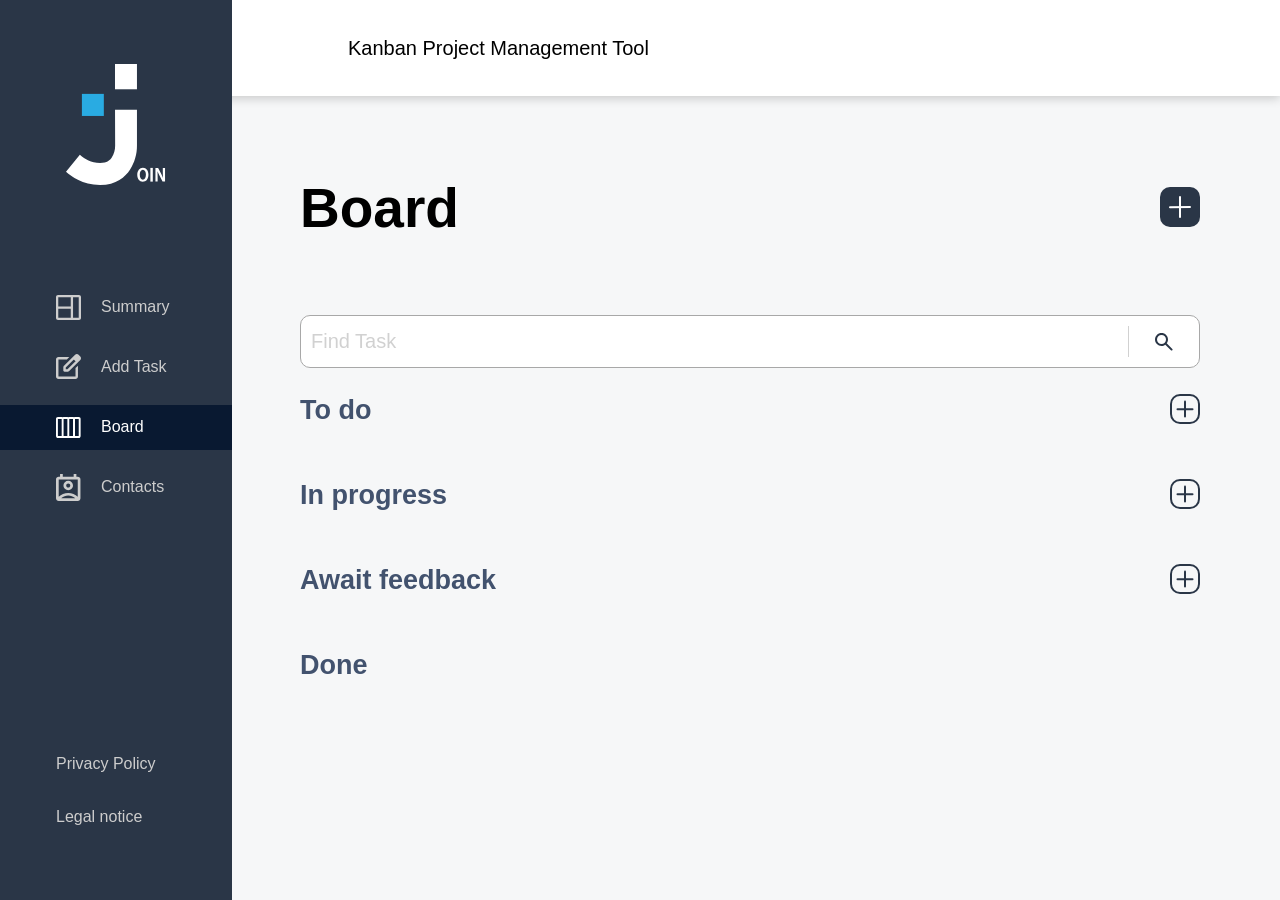
==== commit 74177c48: "feat: names, adress and email added in legals. If you are not logged in and click on legals or priva" ====
--- a/board.html
+++ b/board.html
@@ -12,10 +12,12 @@
   <script src="./scripts/contacts-templates.js"></script>
   <script src="./scripts/contacts.js"></script>
   <script src="./scripts/auth.js"></script>
+  <script src="./scripts/edit-task.js"></script>
   <link rel="stylesheet" href="./css/task.css" />
   <link rel="stylesheet" href="./css/board.css" />
   <link rel="stylesheet" href="./css/style.css" />
   <title>Join - Board</title>
+  <link rel="icon" type="image/svg+xml" href="./assets/icons/logo.svg" />
 </head>
 
 <body onclick="
@@ -26,7 +28,7 @@
   <header>
     <nav>
       <h2>Kanban Project Management Tool</h2>
-      <div>
+      <div class="no-display" id="initals-help">
         <a href="./pages/help.html"><img src="./assets/img/help.svg" alt="help" /></a><button id="userInitials" onclick="
               submenuOpen();
               logDownWBubblingProtection(event);
@@ -46,7 +48,7 @@
     <div class="menu">
       <img src="./assets/img/Join logo vector.svg" alt="join logo" />
       <nav>
-        <ul>
+        <ul id="menu">
           <a class="menu-top" href="./summary.html"><img src="./assets/img/Vector.svg" alt="vector.svg" />Summary</a>
           <a class="menu-top" href="./task.html"><img src="./assets/img/edit_square.svg" alt="edit square png" />Add
             Task</a>
@@ -153,7 +155,7 @@
           </div>
         </figure>
       </article>
-      <dialog onload="logDownWBubblingProtection(event)" id="add-task" class="add-task">
+      <dialog onload="logDownWBubblingProtection(event);" id="add-task" class="add-task">
         <form onsubmit="addToTasks(event)" onclick="logDownWBubblingProtection(event)" id="task-form" novalidate>
           <div class="add-task-content">
             <h1>Add Task <button onclick="addTaskClose()" type="button">
@@ -290,7 +292,7 @@
 
 
 
-      <dialog class="task" onload="logDownWBubblingProtection(event)" id="task">
+      <dialog class="task" onload="logDownWBubblingProtection(event);" id="task">
 
       </dialog>
     </section>
@@ -299,4 +301,4 @@
   </main>
 </body>
 
-</html>+</html>
--- a/css/task.css
+++ b/css/task.css
@@ -766,6 +766,12 @@
     }
 }
 
+/* On wide screens, keep the form at its 1440px position. */
+@media (min-width: 1440px) {
+    section {
+        margin-left: 300px;
+    }
+}
 
 @media (max-width: 1670px) {
     section {
@@ -839,13 +845,14 @@
     .clear-create {
         position: fixed;
         bottom: 20px;
-        width: 400px;
+        width: 410px;
         display: flex;
         justify-content: flex-end;
         background-color: rgba(246, 247, 248, 1);
         z-index: 100;
         padding-top: 10px;
         padding-bottom: 10px;
+        margin-left: -10px;
     }
 
     .required-info {
@@ -915,7 +922,7 @@
     }
 
     .contact-list {
-        width: 320px;
+        width: 290px;
     }
 
     .category-options {
@@ -925,40 +932,27 @@
 
     .priority label {
         height: 42px;
-    }
-
+        gap: 4px;
+    }
 
     .clear-create {
-        width: 320px;
-    }
-}
-
-@media (max-width: 450px) {
+        width: 100%;
+        padding-right: 20px;
+    }
+
     h1 {
         width: 100%;
     }
 
-    .contact-list {
-        width: 290px;
-    }
-
     .category-options {
         width: 290px;
     }
 
-    .clear-create {
-        width: 290px;
-    }
-
     .priority {
         gap: 4px;
     }
 
-    .priority label {
-        gap: 4px;
-    }
-
     .success-dialog[open] {
         font-size: 16px;
     }
-}+}
--- a/css/board.css
+++ b/css/board.css
@@ -587,6 +587,26 @@
     display: none;
 }
 
+/* Preserve the 1440px board layout while header and sidebar fill the viewport. */
+@media (min-width: 1440px) {
+    section {
+        margin-left: 300px;
+        width: 1080px;
+    }
+
+    .category {
+        width: 250px;
+    }
+
+    figure {
+        max-width: 250px;
+    }
+
+    .progress-bar progress {
+        width: 50%;
+    }
+}
+
 
 @media (max-width: 1670px) {
     .category {
@@ -682,6 +702,7 @@
     .task-card {
         min-width: 250px;
         max-width: 250px;
+        margin: 4px;
     }
 
     .no-task {
@@ -725,6 +746,8 @@
     .task-content {
         width: 400px;
         font-size: 16px;
+        overflow: auto;
+        height: fit-content;
     }
 
     .task-content h4 {
@@ -893,4 +916,4 @@
         width: 14px;
         height: 14px;
     }
-}+}
--- a/css/style.css
+++ b/css/style.css
@@ -17,7 +17,7 @@
 	box-shadow: 0 2px 10px 0 rgba(0, 0, 0, 0.2);
 	width: 100%;
 	position: fixed;
-	z-index: 10;
+	z-index: 45;
 	display: flex;
 	height: 96px;
 	background-color: rgba(255, 255, 255, 1);
@@ -120,7 +120,7 @@
 	width: 232px;
 	height: 100vh;
 	position: fixed;
-	z-index: 20;
+	z-index: 50;
 	gap: 100px;
 	display: flex;
 	align-items: center;
@@ -216,6 +216,10 @@
 	overflow: hidden;
 }
 
+.no-display {
+	display: none;
+}
+
 @media (min-width: 1921px) {
 	main {
 		margin-right: auto;
@@ -225,7 +229,6 @@
 @media (max-width: 800px) {
 	header {
 		height: 80px;
-		z-index: 30;
 	}
 
 	header nav {
@@ -285,6 +288,7 @@
 		flex-direction: row;
 		align-items: stretch;
 		gap: 0;
+		z-index: 50;
 	}
 
 	.menu>img,
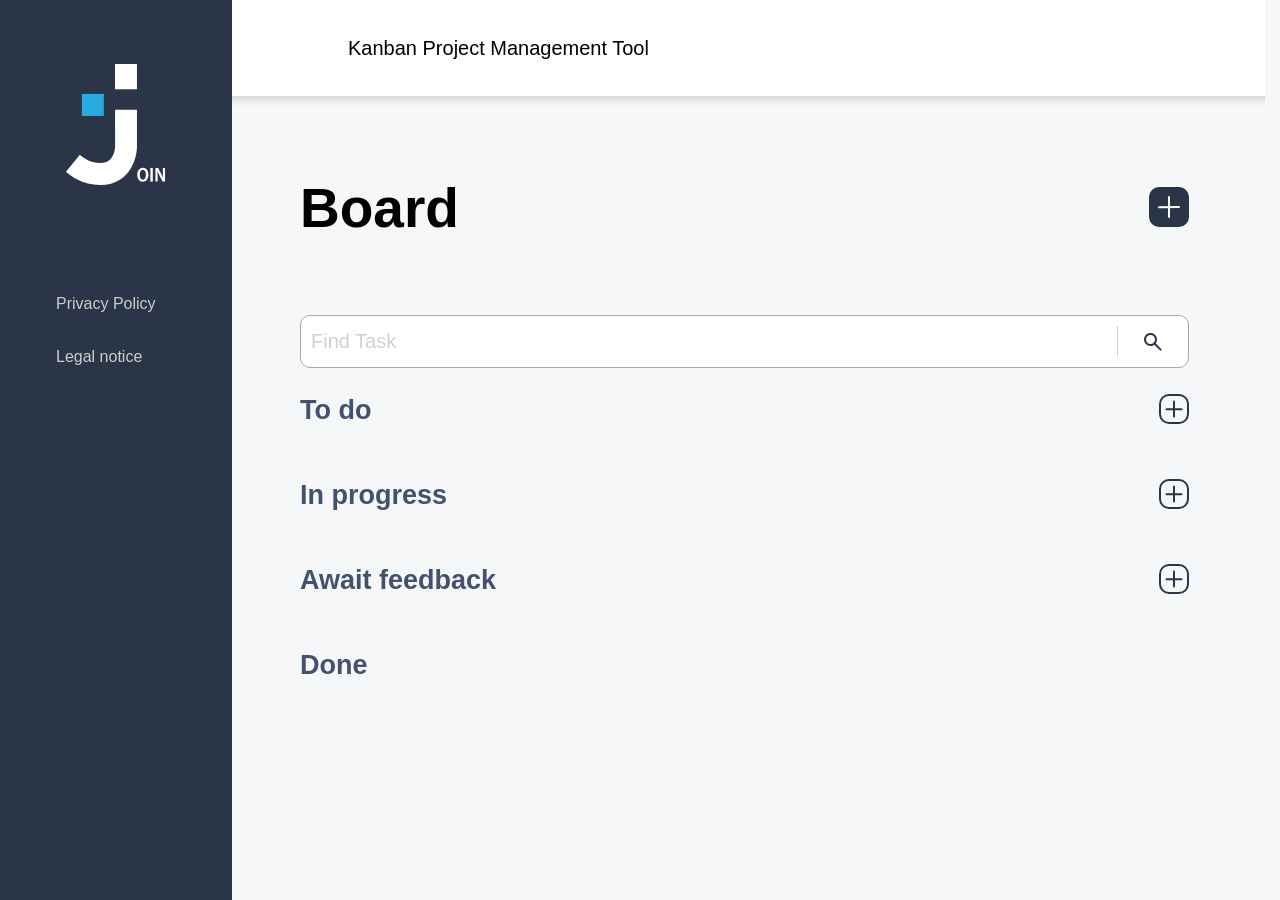
==== commit 120ab5e1: "feat: style adjustments for the menu and add task" ====
--- a/board.html
+++ b/board.html
@@ -48,7 +48,7 @@
     <div class="menu">
       <img src="./assets/img/Join logo vector.svg" alt="join logo" />
       <nav>
-        <ul id="menu">
+        <ul id="menu" class="no-display">
           <a class="menu-top" href="./summary.html"><img src="./assets/img/Vector.svg" alt="vector.svg" />Summary</a>
           <a class="menu-top" href="./task.html"><img src="./assets/img/edit_square.svg" alt="edit square png" />Add
             Task</a>
--- a/css/task.css
+++ b/css/task.css
@@ -1,3 +1,7 @@
+html {
+    scrollbar-gutter: stable;
+}
+
 .add-task {
     padding: 0;
     border: none;
@@ -922,11 +926,11 @@
     }
 
     .contact-list {
-        width: 290px;
+        width: calc(100% - 30px);
     }
 
     .category-options {
-        width: 320px;
+        width: calc(100% - 30px);
         font-size: 16px;
     }
 
@@ -944,10 +948,6 @@
         width: 100%;
     }
 
-    .category-options {
-        width: 290px;
-    }
-
     .priority {
         gap: 4px;
     }
@@ -955,4 +955,4 @@
     .success-dialog[open] {
         font-size: 16px;
     }
-}
+}
--- a/css/board.css
+++ b/css/board.css
@@ -6,7 +6,6 @@
     font-family: "Inter", sans-serif;
     min-height: 100vh;
     background-color: rgba(246, 247, 248, 1);
-    overflow: hidden;
 }
 
 @font-face {
@@ -20,7 +19,6 @@
 section {
     margin-top: 130px;
     margin-left: 348px;
-    padding-bottom: 60px;
     width: 75%;
 }
 
@@ -571,7 +569,7 @@
 }
 
 .edit-validation-message {
-    font-size: 14px;
+    font-size: 16px;
     color: rgba(230, 0, 38, 1);
     height: 0px;
     margin-top: 1px;
--- a/css/style.css
+++ b/css/style.css
@@ -9,9 +9,6 @@
 	max-width: 100%;
 }
 
-body {
-	overflow-y: scroll;
-}
 
 header {
 	box-shadow: 0 2px 10px 0 rgba(0, 0, 0, 0.2);
@@ -217,7 +214,7 @@
 }
 
 .no-display {
-	display: none;
+	display: none!important;
 }
 
 @media (min-width: 1921px) {
@@ -264,7 +261,7 @@
 
 	.submenu[open] {
 		top: 80px;
-		right: 8px;
+		right: 12px;
 		z-index: 60;
 		border-radius: 16px 0 16px 16px;
 	}
@@ -316,7 +313,7 @@
 		justify-content: center;
 		flex-direction: column;
 		gap: 6px;
-		font-size: 12px;
+		font-size: 16px;
 		line-height: 1.2;
 		text-align: center;
 		padding: 0 2px;
@@ -350,7 +347,7 @@
 	}
 }
 
-@media (max-width: 900px) and (orientation: landscape) and (max-height: 500px) {
+@media (max-width: 940px) and (orientation: landscape) and (max-height: 500px) {
 	body::before {
 		content: "Bitte drehe dein Gerät ins Hochformat.";
 		position: fixed;
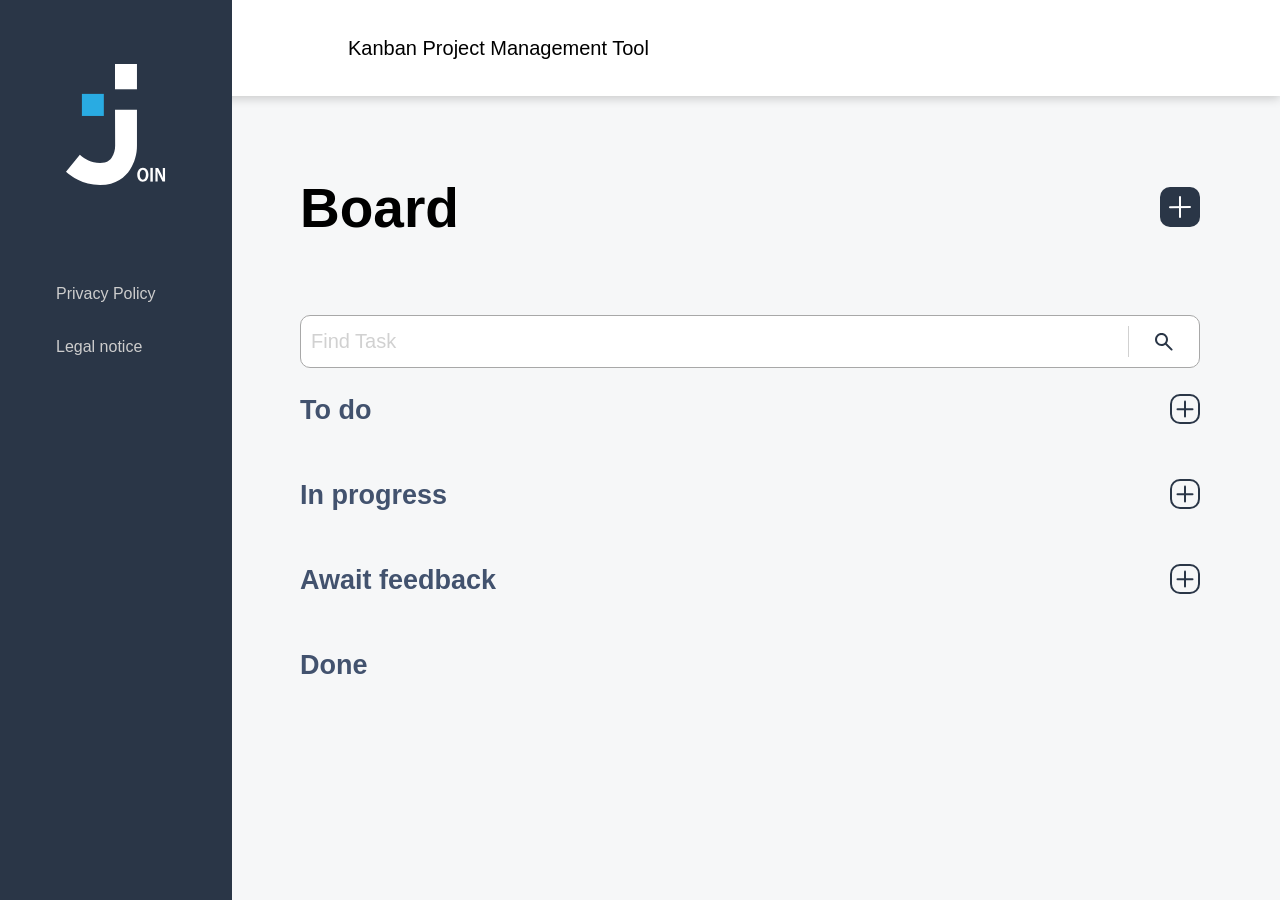
==== commit ab1f9530: "feat: Contact and Categorylists are closed if you click outside of it" ====
--- a/board.html
+++ b/board.html
@@ -24,6 +24,8 @@
       submenuClose();
       addTaskClose();
       taskClose();
+      closeContactList(); 
+      closeCategoryOptions();
     " onload="setMinDate(); updateHTML(); loadContacts();" id="body">
   <header>
     <nav>
@@ -155,8 +157,8 @@
           </div>
         </figure>
       </article>
-      <dialog onload="logDownWBubblingProtection(event);" id="add-task" class="add-task">
-        <form onsubmit="addToTasks(event)" onclick="logDownWBubblingProtection(event)" id="task-form" novalidate>
+      <dialog onload="logDownWBubblingProtection(event);" id="add-task" class="add-task" onclick="closeContactList(); closeCategoryOptions();">
+        <form onsubmit="addToTasks(event)" onclick="logDownWBubblingProtection(event); closeContactList(); closeCategoryOptions();" id="task-form" novalidate>
           <div class="add-task-content">
             <h1>Add Task <button onclick="addTaskClose()" type="button">
                 <img src="./assets/img/cancel.svg" alt="cancel" />
@@ -213,7 +215,7 @@
                   <div class="form-area-fields">
                     <label for="contacts">Assigned to</label>
                     <div class="assigned-to">
-                      <div class="custom-selectbox" onclick="toggleContactList()">
+                      <div class="custom-selectbox" onclick="logDownWBubblingProtection(event); toggleContactList();">
                         <input type="search" id="contacts" name="contacts" placeholder="Select contacts to assign"
                           oninput="searchContacts();" />
                         <div id="contacts-arrow" class="arrow">
@@ -221,7 +223,7 @@
                         </div>
                       </div>
 
-                      <div class="contact-list display-none" id="contact-list"></div>
+                      <div class="contact-list display-none" id="contact-list" onclick="logDownWBubblingProtection(event);""></div>
                     </div>
                     <div id="contact-line" class="contact-line"></div>
                   </div>
@@ -230,7 +232,7 @@
                     <label>Category<span style="color: rgba(255, 129, 144, 1)">*</span></label>
 
                     <div class="custom-select">
-                      <div class="custom-selectbox" style="padding-left: 15px" onclick="toggleCategoryOptions()"
+                      <div class="custom-selectbox" style="padding-left: 15px" onclick="logDownWBubblingProtection(event); toggleCategoryOptions()"
                         id="custom-category-input">
                         <input type="text" name="category" id="category-input" placeholder="Select task category"
                           class="category-input">
--- a/css/task.css
+++ b/css/task.css
@@ -1,6 +1,4 @@
-html {
-    scrollbar-gutter: stable;
-}
+
 
 .add-task {
     padding: 0;
@@ -406,7 +404,7 @@
 
 .initials {
     font-size: 16px;
-    width: 36px;
+    min-width: 36px;
     height: 36px;
     display: flex;
     justify-content: center;
@@ -423,6 +421,7 @@
     display: flex;
     margin-top: 10px;
     gap: 5px;
+    overflow: auto;
 }
 
 
--- a/css/board.css
+++ b/css/board.css
@@ -321,7 +321,7 @@
 
 .task-content {
     display: flex;
-    justify-content: center;
+    overflow: auto;
     flex-direction: column;
     width: 510px;
     padding-left: 40px;
@@ -575,8 +575,6 @@
     margin-top: 1px;
 }
 
-
-
 .plus-button-mobile {
     display: none;
 }
@@ -584,6 +582,7 @@
 .add-task-mobile {
     display: none;
 }
+
 
 /* Preserve the 1440px board layout while header and sidebar fill the viewport. */
 @media (min-width: 1440px) {
@@ -710,6 +709,41 @@
     .add-task-mobile {
         display: unset;
     }
+
+    .task-card-title img {
+        display: unset;
+        width: unset;
+    }
+
+    .move-to {
+        margin: 0;
+        align-self: flex-end;
+        position: absolute;
+        background-color: rgba(42, 54, 71, 1);
+        color: white;
+        border-top-right-radius: 20px;
+        border-bottom-right-radius: 20px;
+        border-bottom-left-radius: 20px;
+        padding: 10px;
+    }
+
+    h5 {
+        font-size: 16px;
+        margin: 0;
+        padding: 10px;
+    }
+
+    .move-to button {
+        width: 90px;
+        font-size: 16px;
+        border-radius: 8px;
+        padding-left: 2px;
+        padding-right: 5px;
+        padding-bottom: 4px;
+        padding-top: 4px;
+        background: none;
+        color: white;
+    }
 }
 
 @media (max-width: 1200px) {
@@ -717,8 +751,6 @@
     section {
         width: 60%;
     }
-
-
 }
 
 
@@ -738,6 +770,7 @@
             padding-bottom: 120px;
         }
     }
+
 }
 
 @media (max-width: 570px) {
@@ -914,4 +947,4 @@
         width: 14px;
         height: 14px;
     }
-}
+}
--- a/css/style.css
+++ b/css/style.css
@@ -118,7 +118,7 @@
 	height: 100vh;
 	position: fixed;
 	z-index: 50;
-	gap: 100px;
+	gap: 10%;
 	display: flex;
 	align-items: center;
 	flex-direction: column;
@@ -216,6 +216,7 @@
 .no-display {
 	display: none!important;
 }
+
 
 @media (min-width: 1921px) {
 	main {
